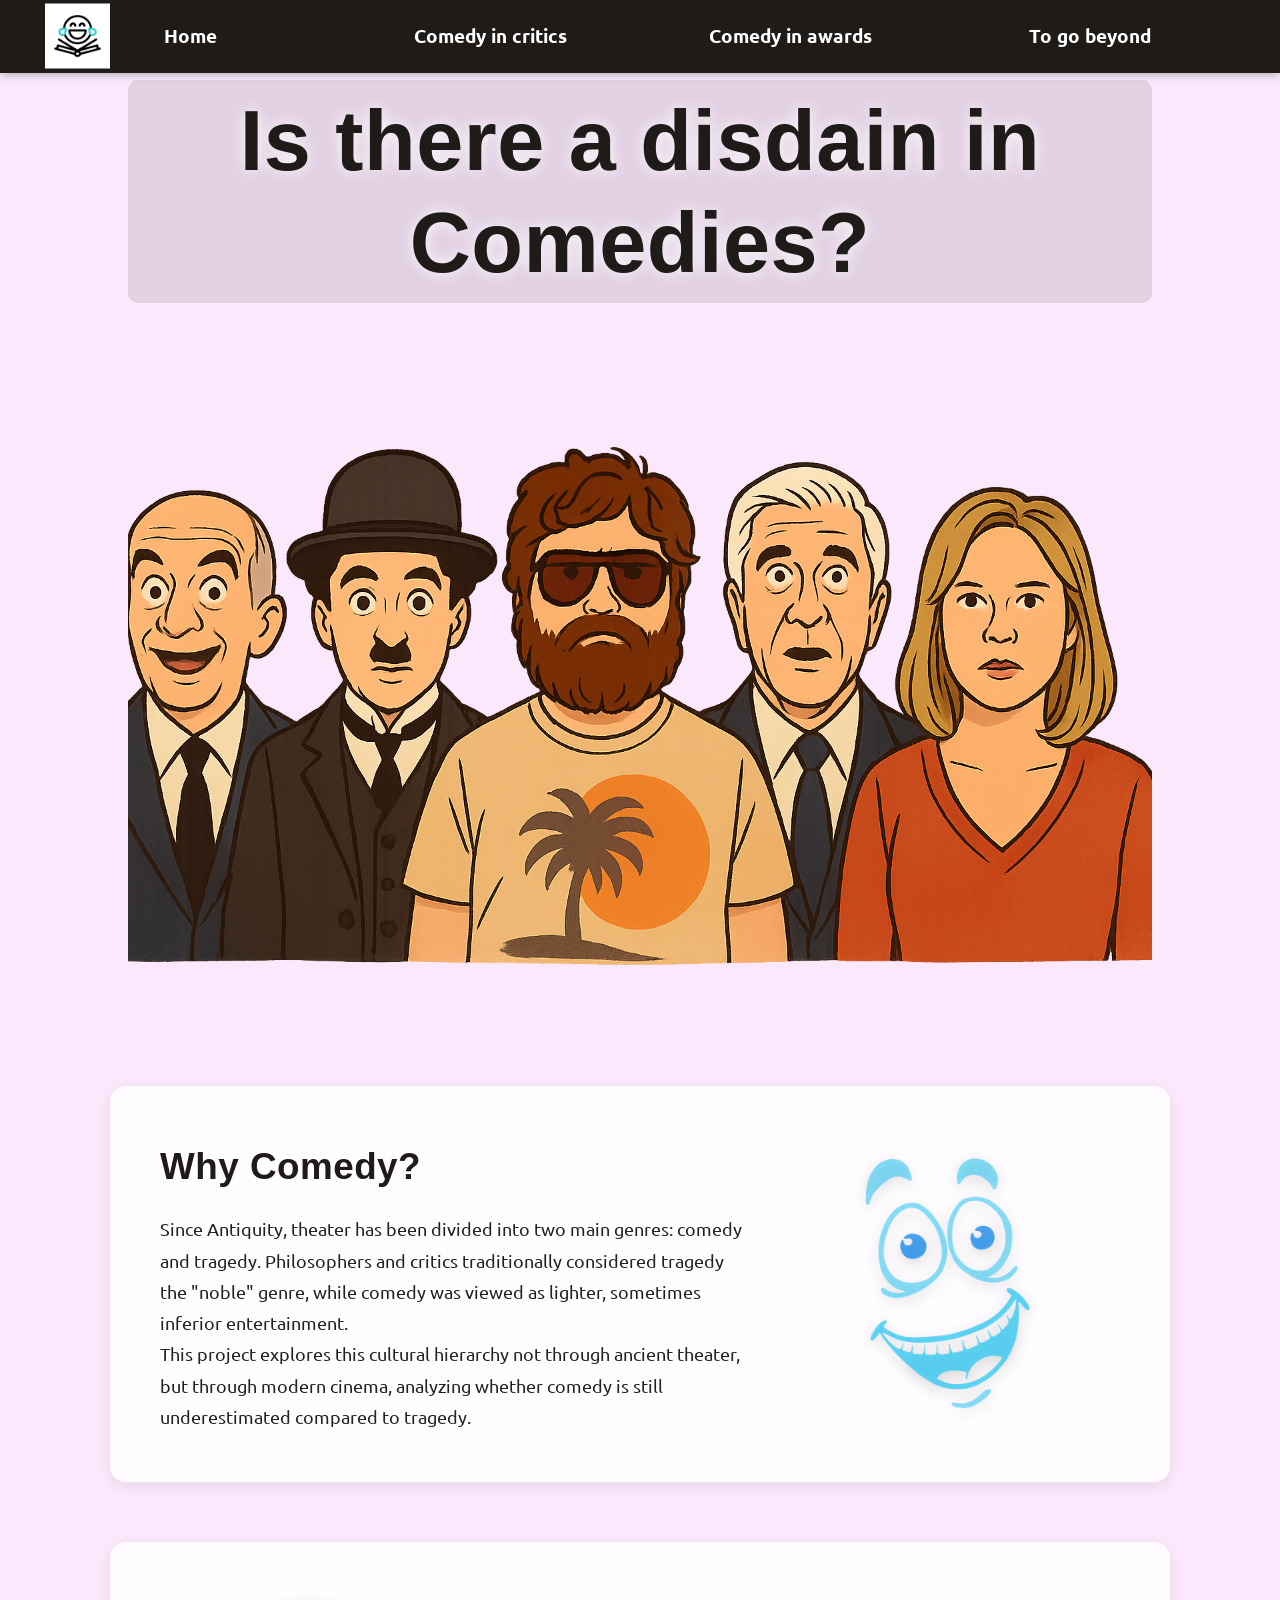
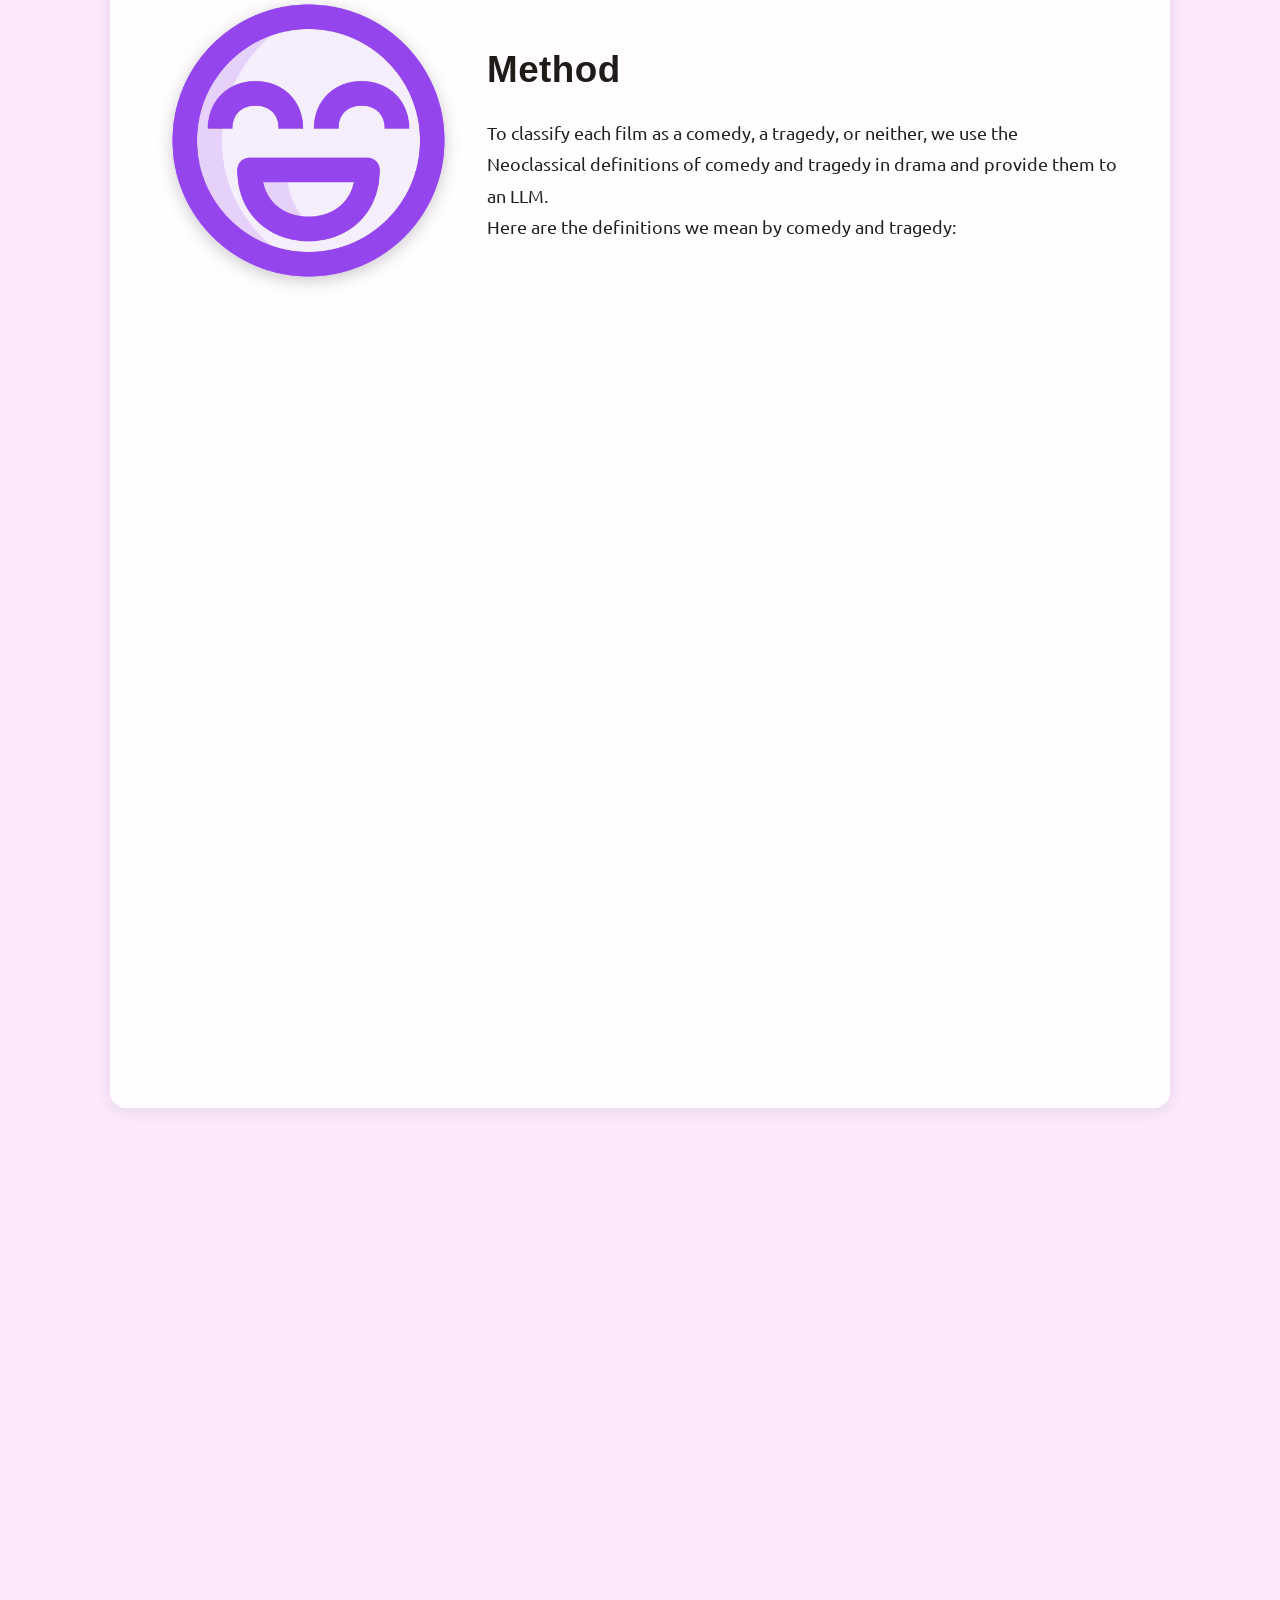
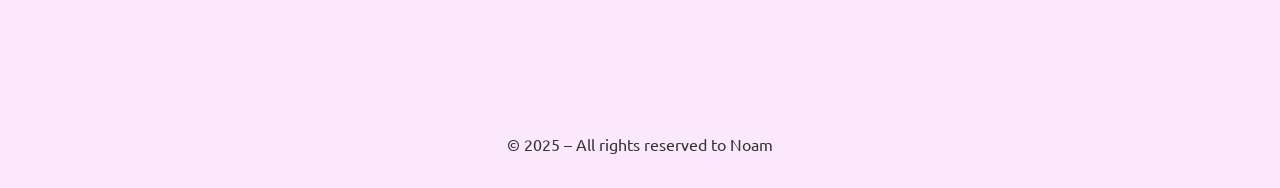
==== index.html @ 6f85b6a5 "Add files via upload" ====
<!DOCTYPE html>
<html lang="en">
  <head>
    <meta charset="UTF-8" />
    <meta name="viewport" content="width=device-width, initial-scale=1.0" />
    <title>Comedy vs Tragedy — Bias in Movie Criticism</title>
    <link
      href="https://fonts.googleapis.com/css2?family=Ubuntu:ital,wght@0,300;0,400;0,500;0,700;1,300;1,400;1,500;1,700&display=swap"
      rel="stylesheet"
    />
    <link rel="stylesheet" href="style.css" />
  </head>

  <body>
    <header>
      <h1>Is there a disdain in Comedies?</h1>
      <img
        src="Louis.png"
        alt="Louis de Funès smiling portrait background"
        class="header-bg"
      />
    </header>

    <nav>
      <a href="index.html" class="nav-logo">
        <img
          src="livre_fixed.png"
          data-anim="livre_anim.gif"
          alt="Book opening animation"
          class="logo-gif"
        />
      </a>
      <ul>
        <li><a href="#">Home</a></li>
        <li>
          <a href="#">Comedy in critics</a>
          <ul class="submenu">
            <li><a href="critics_data.html">Label of the film</a></li>
            <li><a href="label_data.html">LLM classification</a></li>
          </ul>
        </li>
        <li>
          <a href="#">Comedy in awards</a>
          <ul class="submenu">
            <li><a href="cesars.html">Césars</a></li>
            <li><a href="cannes.html">Festival de Cannes</a></li>
          </ul>
        </li>
        <li>
          <a href="#">To go beyond</a>
          <ul class="submenu">
            <li><a href="#">Research papers</a></li>
            <li><a href="#">My general website</a></li>
          </ul>
        </li>
      </ul>
    </nav>

    <main>
      <section class="main_intro">
        <div class="why_text">
          <h2>Why Comedy?</h2>
          <p>
            Since Antiquity, theater has been divided into two main genres:
            comedy and tragedy. Philosophers and critics traditionally
            considered tragedy the "noble" genre, while comedy was viewed as
            lighter, sometimes inferior entertainment.
          </p>
          <p>
            This project explores this cultural hierarchy not through ancient
            theater, but through modern cinema, analyzing whether comedy is
            still underestimated compared to tragedy.
          </p>
        </div>
        <div class="why_img">
          <img src="rire_bleu.png" alt="Symbol of laughter" />
        </div>
      </section>

      <div class="method_bloc">
        <section class="method">
          <div class="method_text">
            <h2>Method</h2>
            <p>
              To classify each film as a comedy, a tragedy, or neither, we use
              the Neoclassical definitions of comedy and tragedy in drama and
              provide them to an LLM.
            </p>
            <p>Here are the definitions we mean by comedy and tragedy:</p>
          </div>

          <div class="method_img">
            <img src="comedy.png" alt="Comedy illustration" />
          </div>
        </section>

        <section class="comparaison">
          <article>
            <h3>Comedy (Neoclassical)</h3>
            <figure>
              <img
                src="chaplin.png"
                alt="Charlie Chaplin representing comedy"
              />
            </figure>
            <p>
              Comedy in the Neoclassical period typically featured ordinary or
              middle-class characters, not nobles or kings. It aimed to
              entertain and to correct manners through laughter. The plot often
              relied on misunderstandings, social satire, and ridicule of human
              weaknesses. Most importantly, comedy always ended with a happy
              resolution, often involving marriages or restored harmony.
            </p>
          </article>
          <article>
            <h3>Tragedy (Neoclassical)</h3>
            <figure>
              <img src="tragédie.png" alt="Tragic mask representing destiny" />
            </figure>
            <p>
              Tragedy was considered the highest genre, focusing on noble
              characters such as kings, queens, or heroes. It depicted
              inescapable conflicts, destructive passions, and fate leading to
              inevitable downfall. The aim was to inspire awe and provoke
              catharsis in the audience through feelings of pity and fear.
            </p>
          </article>
        </section>
      </div>

      <section class="about_me">
        <figure>
          <img src="Noam_photo.jpg" alt="Portrait of Noam" />
        </figure>
        <h2>About Me</h2>
        <p>
          I am a student in Data Science at PSL and Louis-le-Grand, passionate
          about culture. I specialize in comedy in all its aspects, studying
          what determines the success of comic works in theater and cinema.
        </p>
      </section>
    </main>

    <footer>© 2025 – All rights reserved to Noam</footer>

    <script src="script.js"></script>
  </body>
</html>
---- style.css ----
* {
  margin: 0;
  padding: 0;
  box-sizing: border-box;
}

body {
  font-family: "Ubuntu", sans-serif;
  background-color: rgba(243, 167, 250, 0.25);
  color: #222;
  line-height: 1.7;
  scroll-behavior: smooth;
  font-size: 1.15rem;
  padding-top: 60px;
}

h1,
h2,
h3 {
  font-family: "Poppins", "Segoe UI", sans-serif;
  font-weight: 700;
  letter-spacing: 0.5px;
  color: #1e1b19;
}

h2 {
  font-size: 2rem;
}

h3 {
  font-size: 1.5rem;
}

header {
  text-align: center;
  color: black;
  font-size: 2.3em;
  padding-top: 20px;
}

.header-bg {
  width: 80%;
  height: auto;
  display: block;
  margin: 20px auto 0 auto;
}

header h1 {
  position: static;
  width: 80%;
  margin: 0 auto;
  line-height: 1.2;
  text-shadow: 0 0 15px white;
  background-color: rgba(0, 0, 0, 0.1);
  padding: 10px 20px;
  border-radius: 10px;
}

nav {
  position: fixed;
  top: 0;
  left: 0;
  width: 100%;
  background-color: #1e1b19;
  z-index: 1000;
  box-shadow: 0 2px 8px rgba(0, 0, 0, 0.25);
  display: flex;
  align-items: center;
  justify-content: center;
}

nav ul {
  display: flex;
  justify-content: space-between;
  align-items: center;
  list-style: none;
  margin: 0 auto;
  padding: 0;
  max-width: 1200px;
  width: 100%;
}

nav li {
  flex: 1;
  text-align: center;
  position: relative;
}

nav a {
  display: block;
  color: white;
  text-decoration: none;
  font-weight: 600;
  font-size: 1.2rem;
  padding: 20px 0;
  transition: background-color 0.2s, color 0.2s;
}

nav a:hover {
  background-color: #f28dff;
  color: #1e1b19;
}

.nav-logo {
  position: absolute;
  top: 50%;
  left: 25px;
  transform: translateY(-50%);
  display: block;
  width: 105px;
  height: 105px;
  cursor: pointer;
  z-index: 1100;
}

.logo-gif {
  width: 100%;
  height: 100%;
  object-fit: contain;
  pointer-events: none;
}

.submenu {
  position: absolute;
  top: 100%;
  left: 0;
  display: flex;
  flex-direction: column;
  background-color: white;
  border-radius: 0 0 8px 8px;
  box-shadow: 0 4px 10px rgba(0, 0, 0, 0.25);
  overflow: hidden;
  opacity: 0;
  visibility: hidden;
  transform: translateY(10px);
  transition: all 0.25s ease;
  width: 100%;
  z-index: 10;
}

nav li:hover .submenu {
  opacity: 1;
  visibility: visible;
  transform: translateY(0);
}

.nav-logo:hover {
  background-color: transparent !important;
}

.nav-logo img {
  transition: none !important;
}

.submenu li a {
  color: #333;
  font-size: 1rem;
  padding: 12px 20px;
  background-color: white;
  transition: background-color 0.2s;
  border-bottom: 1px solid #ddd;
}

.submenu li:last-child a {
  border-bottom: none;
}

.submenu li a:hover {
  background-color: #eee;
}

main {
  max-width: 1100px;
  margin: 0 auto;
  padding: 20px;
}

section {
  margin: 60px 0;
  padding: 50px;
  border-radius: 16px;
  background-color: rgba(255, 255, 255, 0.9);
  box-shadow: 0 4px 15px rgba(0, 0, 0, 0.08);
}

section,
article,
figure {
  opacity: 0;
  transform: translateY(30px);
  transition: 0.6s ease;
}

.visible {
  opacity: 1;
  transform: translateY(0);
}

.main_intro {
  display: flex;
  align-items: center;
  justify-content: space-between;
  gap: 30px;
  flex-wrap: wrap;
}

.why_text {
  flex: 1 1 60%;
}

.why_text h2 {
  font-size: 2em;
  color: #1e1b19;
  margin-bottom: 15px;
}

.why_img {
  flex: 1 1 35%;
  display: flex;
  justify-content: center;
}

.why_img img {
  width: 260px;
  height: 260px;
  object-fit: contain;
  filter: drop-shadow(0 4px 8px rgba(0, 0, 0, 0.2));
}

.label_img {
  flex: 1 1 35%;
  display: flex;
  justify-content: center;
}

.label_img img {
  width: 353px;
  height: 353px;
  object-fit: contain;
}

.method_bloc {
  background-color: rgba(255, 255, 255, 0.9);
  border-radius: 16px;
  box-shadow: 0 4px 15px rgba(0, 0, 0, 0.08);
  margin: 60px 0;
  overflow: hidden;
  padding: 50px;
}

.method,
.comparaison {
  background: none !important;
  box-shadow: none !important;
  border: none !important;
  padding: 0;
  margin: 0;
}

.method {
  display: flex;
  align-items: center;
  justify-content: space-between;
  gap: 30px;
  flex-direction: row-reverse;
}

.method_text {
  flex: 1 1 65%;
}

.method_img {
  flex: 1 1 30%;
  display: flex;
  justify-content: flex-start;
  align-items: center;
}

.method_img img {
  width: 100%;
  max-width: 300px;
  height: auto;
  object-fit: contain;
  filter: drop-shadow(0 4px 8px rgba(0, 0, 0, 0.2));
}

.method h2 {
  font-size: 2em;
  color: #1e1b19;
  margin-bottom: 15px;
}

.comparaison {
  display: flex;
  flex-wrap: wrap;
  justify-content: space-between;
  gap: 20px;
  border-radius: 0 0 16px 16px;
  padding: 40px 0 60px;
  margin-top: 30px;
}

.comparaison article {
  flex: 1 1 48%;
  padding: 30px;
  border-radius: 12px;
  text-align: center;
  color: white;
  box-shadow: 0 4px 10px rgba(0, 0, 0, 0.1);
}

.comparaison article:nth-child(1) {
  background: linear-gradient(135deg, #f28dff, #d47df7);
}

.comparaison article:nth-child(2) {
  background: linear-gradient(135deg, #52bcf1, #329ed4);
}

.comparaison img {
  width: 240px;
  height: 240px;
  object-fit: cover;
  object-position: center 0%;
  transform: scale(0.65);
  border-radius: 12px;
  margin-bottom: 15px;
}

.comparaison h3 {
  font-size: 1.6em;
  margin-bottom: 15px;
}

.about_me {
  text-align: center;
  background-color: #f0f0f0;
  padding: 50px;
}

.about_me img {
  width: 190px;
  height: 190px;
  border-radius: 50%;
  object-fit: cover;
  object-position: 50% 30%;
  margin-bottom: 20px;
  box-shadow: 0 4px 8px rgba(0, 0, 0, 0.2);
}

.about_me h2 {
  color: #1e1b19;
  font-size: 2em;
  margin-bottom: 10px;
}

footer {
  text-align: center;
  padding: 30px 20px;
  font-size: 1rem;
  color: #333;
}

@media (max-width: 850px) {
  header {
    font-size: 1.6em;
    padding: 90px 20px;
  }

  nav ul {
    flex-direction: row;
    flex-wrap: wrap;
    overflow-x: auto;
  }

  nav li {
    flex: 0 0 auto;
  }

  .submenu {
    position: absolute;
    flex-direction: column;
    box-shadow: 0 4px 10px rgba(0, 0, 0, 0.25);
    background-color: #fff;
  }

  .main_intro,
  .comparaison {
    flex-direction: column;
  }

  section {
    padding: 30px 20px;
  }
}

body.data-page header.simple-header {
  color: #1e1b19;
  padding: 80px 20px;
  text-align: center;
  position: relative;
  height: auto;
}

body.data-page header.simple-header h1 {
  font-size: 4rem;
  font-weight: 700;
  margin: 0;
  background: none;
  text-shadow: none;
}

#container {
  display: flex;
  width: 100%;
  align-items: flex-start;
  gap: 20px;
  box-sizing: border-box;
}

#charts .chart-block {
  margin: 30px 0;
}

#charts .chart-area {
  flex: 1 1 0;
  min-width: 0;
}

#charts .chart-info {
  flex: 2 1 0;
  font-size: 18px;
  padding: 20px;
  box-sizing: border-box;
}

.info-content {
  display: flex;
  gap: 20px;
}

.poster {
  width: 220px;
  height: 330px;
  object-fit: cover;
  object-position: center;
  display: block;
  flex: 0 0 auto;
}

.info-text {
  flex: 2;
}

body.data-page .data-section {
  display: block;
}

#info {
  margin-top: 20px;
  font-size: 18px;
}

.info-content {
  display: flex;
  gap: 20px;
  align-items: flex-start;
}
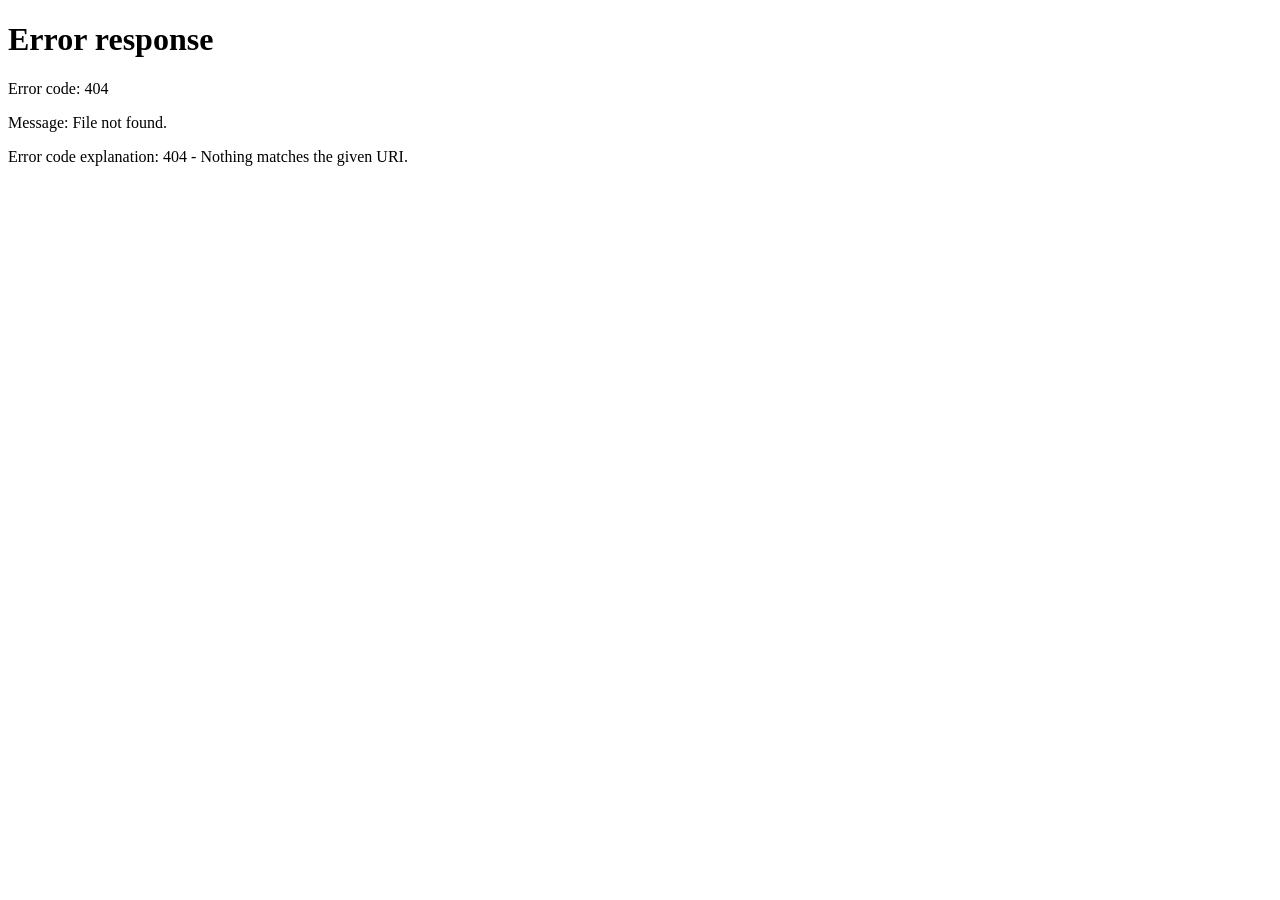
==== commit 51cfbaaf: "Create index.html" ====
--- a/index.html
+++ b/index.html
@@ -1,148 +1,11 @@
 <!DOCTYPE html>
-<html lang="en">
-  <head>
-    <meta charset="UTF-8" />
-    <meta name="viewport" content="width=device-width, initial-scale=1.0" />
-    <title>Comedy vs Tragedy — Bias in Movie Criticism</title>
-    <link
-      href="https://fonts.googleapis.com/css2?family=Ubuntu:ital,wght@0,300;0,400;0,500;0,700;1,300;1,400;1,500;1,700&display=swap"
-      rel="stylesheet"
-    />
-    <link rel="stylesheet" href="style.css" />
-  </head>
-
-  <body>
-    <header>
-      <h1>Is there a disdain in Comedies?</h1>
-      <img
-        src="Louis.png"
-        alt="Louis de Funès smiling portrait background"
-        class="header-bg"
-      />
-    </header>
-
-    <nav>
-      <a href="index.html" class="nav-logo">
-        <img
-          src="livre_fixed.png"
-          data-anim="livre_anim.gif"
-          alt="Book opening animation"
-          class="logo-gif"
-        />
-      </a>
-      <ul>
-        <li><a href="#">Home</a></li>
-        <li>
-          <a href="#">Comedy in critics</a>
-          <ul class="submenu">
-            <li><a href="critics_data.html">Label of the film</a></li>
-            <li><a href="label_data.html">LLM classification</a></li>
-          </ul>
-        </li>
-        <li>
-          <a href="#">Comedy in awards</a>
-          <ul class="submenu">
-            <li><a href="cesars.html">Césars</a></li>
-            <li><a href="cannes.html">Festival de Cannes</a></li>
-          </ul>
-        </li>
-        <li>
-          <a href="#">To go beyond</a>
-          <ul class="submenu">
-            <li><a href="#">Research papers</a></li>
-            <li><a href="#">My general website</a></li>
-          </ul>
-        </li>
-      </ul>
-    </nav>
-
-    <main>
-      <section class="main_intro">
-        <div class="why_text">
-          <h2>Why Comedy?</h2>
-          <p>
-            Since Antiquity, theater has been divided into two main genres:
-            comedy and tragedy. Philosophers and critics traditionally
-            considered tragedy the "noble" genre, while comedy was viewed as
-            lighter, sometimes inferior entertainment.
-          </p>
-          <p>
-            This project explores this cultural hierarchy not through ancient
-            theater, but through modern cinema, analyzing whether comedy is
-            still underestimated compared to tragedy.
-          </p>
-        </div>
-        <div class="why_img">
-          <img src="rire_bleu.png" alt="Symbol of laughter" />
-        </div>
-      </section>
-
-      <div class="method_bloc">
-        <section class="method">
-          <div class="method_text">
-            <h2>Method</h2>
-            <p>
-              To classify each film as a comedy, a tragedy, or neither, we use
-              the Neoclassical definitions of comedy and tragedy in drama and
-              provide them to an LLM.
-            </p>
-            <p>Here are the definitions we mean by comedy and tragedy:</p>
-          </div>
-
-          <div class="method_img">
-            <img src="comedy.png" alt="Comedy illustration" />
-          </div>
-        </section>
-
-        <section class="comparaison">
-          <article>
-            <h3>Comedy (Neoclassical)</h3>
-            <figure>
-              <img
-                src="chaplin.png"
-                alt="Charlie Chaplin representing comedy"
-              />
-            </figure>
-            <p>
-              Comedy in the Neoclassical period typically featured ordinary or
-              middle-class characters, not nobles or kings. It aimed to
-              entertain and to correct manners through laughter. The plot often
-              relied on misunderstandings, social satire, and ridicule of human
-              weaknesses. Most importantly, comedy always ended with a happy
-              resolution, often involving marriages or restored harmony.
-            </p>
-          </article>
-          <article>
-            <h3>Tragedy (Neoclassical)</h3>
-            <figure>
-              <img src="tragédie.png" alt="Tragic mask representing destiny" />
-            </figure>
-            <p>
-              Tragedy was considered the highest genre, focusing on noble
-              characters such as kings, queens, or heroes. It depicted
-              inescapable conflicts, destructive passions, and fate leading to
-              inevitable downfall. The aim was to inspire awe and provoke
-              catharsis in the audience through feelings of pity and fear.
-            </p>
-          </article>
-        </section>
-      </div>
-
-      <section class="about_me">
-        <figure>
-          <img src="Noam_photo.jpg" alt="Portrait of Noam" />
-        </figure>
-        <h2>About Me</h2>
-        <p>
-          I am a student in Data Science at PSL and Louis-le-Grand, passionate
-          about culture. I specialize in comedy in all its aspects, studying
-          what determines the success of comic works in theater and cinema.
-        </p>
-      </section>
-    </main>
-
-    <footer>© 2025 – All rights reserved to Noam</footer>
-
-    <script src="script.js"></script>
-  </body>
+<html lang="fr">
+<head>
+  <meta charset="utf-8">
+  <meta http-equiv="refresh" content="0; url=Templates/">
+  <title>Redirection…</title>
+</head>
+<body>
+  <p>Redirection vers le site…</p>
+</body>
 </html>
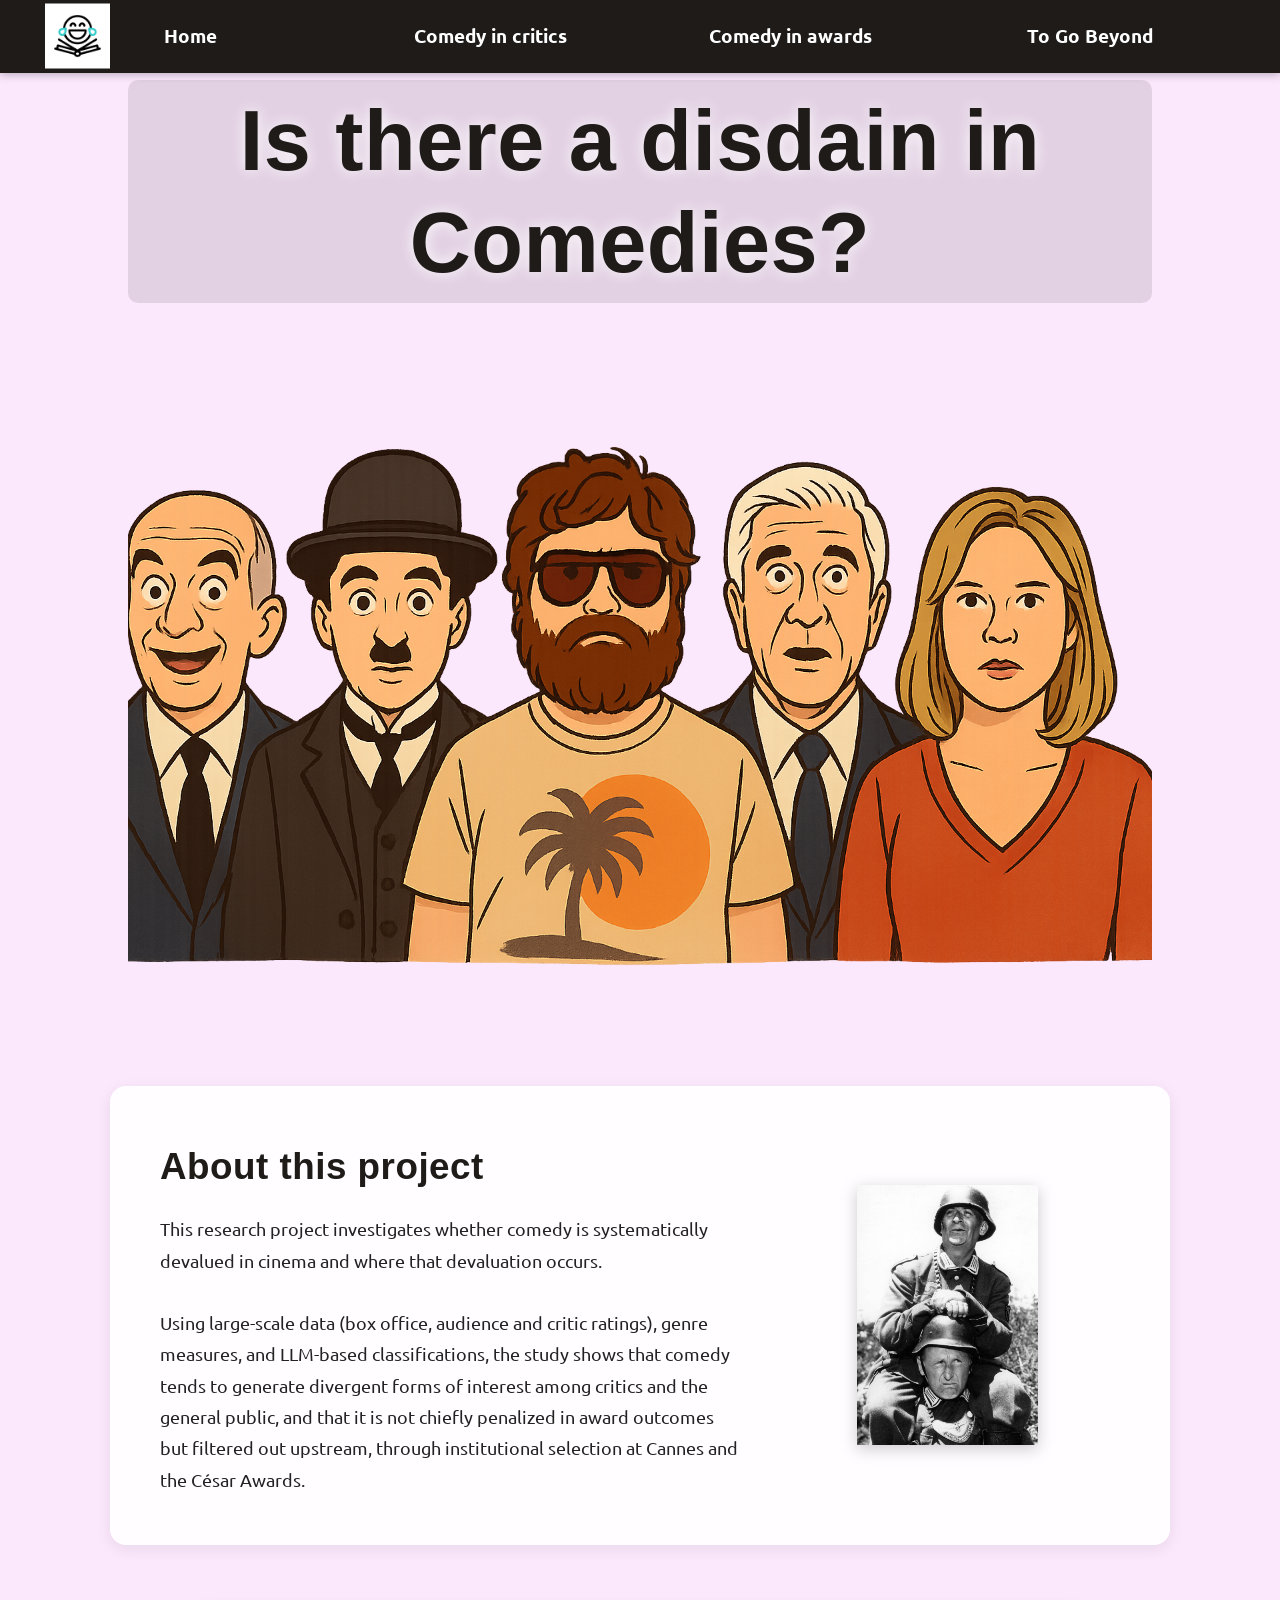
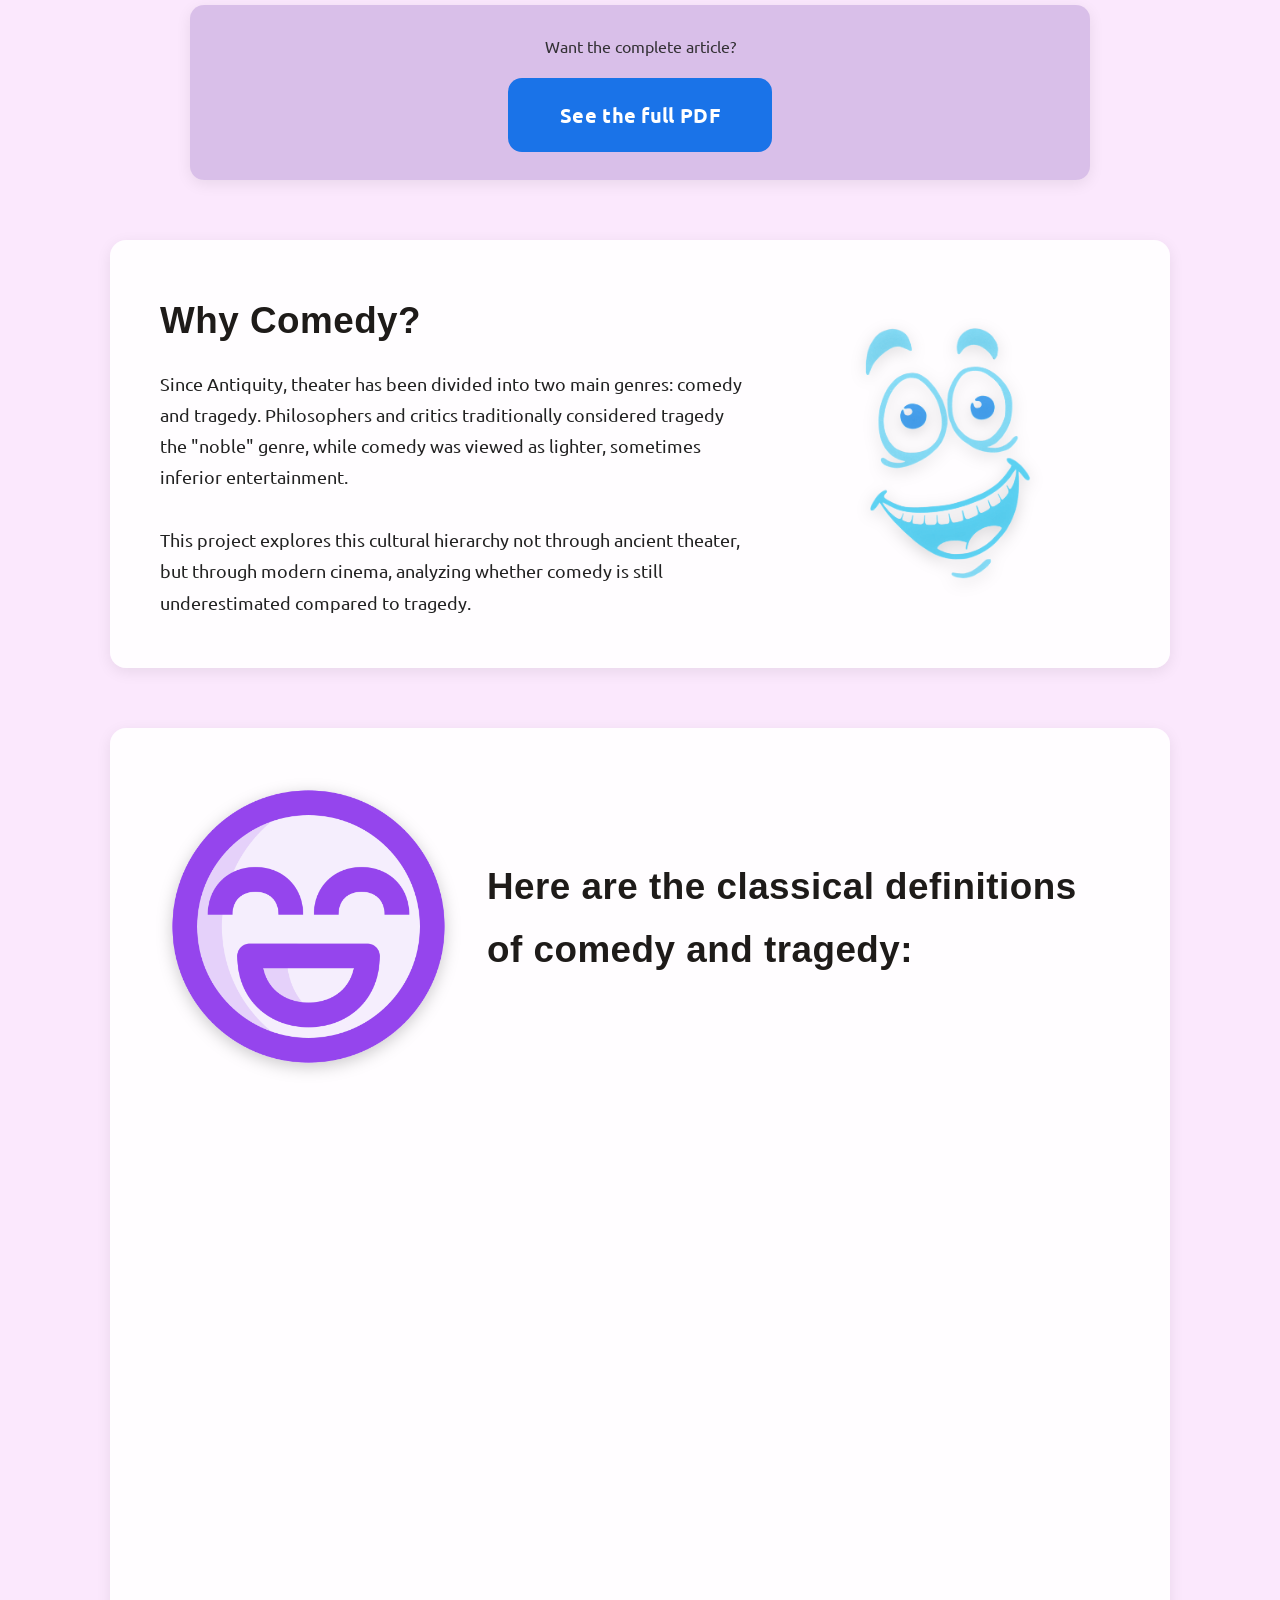
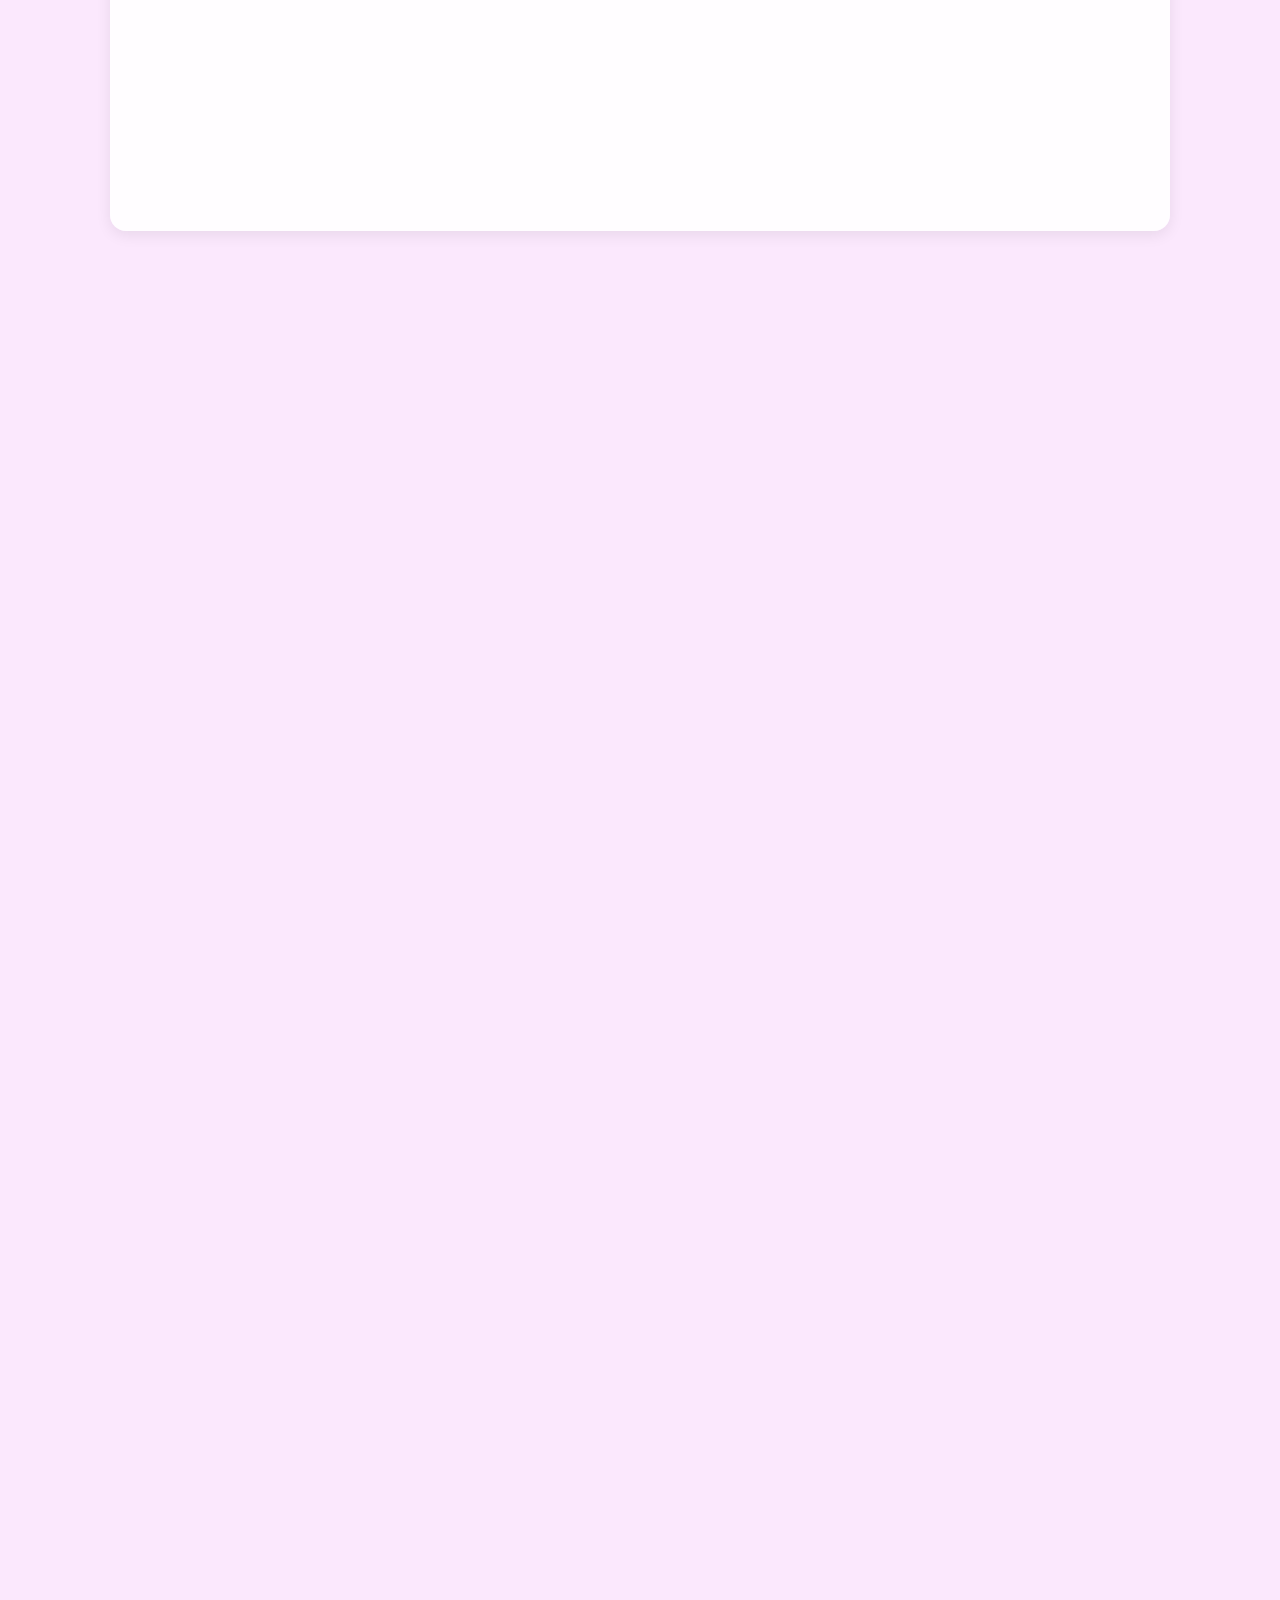
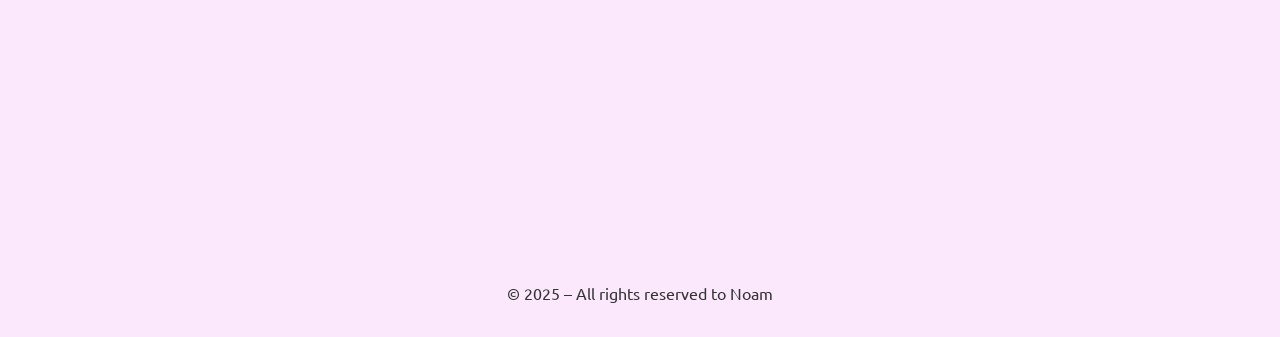
==== commit 63c6e35c: "Add files via upload" ====
--- a/index.html
+++ b/index.html
@@ -1,11 +1,227 @@
-<!DOCTYPE html>
-<html lang="fr">
-<head>
-  <meta charset="utf-8">
-  <meta http-equiv="refresh" content="0; url=Templates/">
-  <title>Redirection…</title>
-</head>
-<body>
-  <p>Redirection vers le site…</p>
-</body>
+<!doctype html>
+<html lang="en">
+  <head>
+    <meta charset="UTF-8" />
+    <meta name="viewport" content="width=device-width, initial-scale=1.0" />
+    <title>Comedy vs Tragedy — Bias in Movie Criticism</title>
+    <link
+      href="https://fonts.googleapis.com/css2?family=Ubuntu:ital,wght@0,300;0,400;0,500;0,700;1,300;1,400;1,500;1,700&display=swap"
+      rel="stylesheet"
+    />
+    <link rel="stylesheet" href="statics/css/style.css" />
+  </head>
+
+  <body>
+    <header>
+      <h1>Is there a disdain in Comedies?</h1>
+      <img
+        src="statics/images/Louis.png"
+        alt="Louis de Funès smiling portrait background"
+        class="header-bg"
+      />
+    </header>
+
+    <nav>
+      <a href="index.html" class="nav-logo">
+        <img
+          src="statics/images/livre_fixed.png"
+          data-anim="statics/images/livre_anim.gif"
+          alt="Book opening animation"
+          class="logo-gif"
+        />
+      </a>
+      <ul>
+        <li><a href="index.html">Home</a></li>
+        <li>
+          <a href="#">Comedy in critics</a>
+          <ul class="submenu">
+            <li><a href="templates/critics_data.html">Label of the film</a></li>
+            <li><a href="templates/llm_data.html">LLM classification</a></li>
+          </ul>
+        </li>
+        <li>
+          <a href="#">Comedy in awards</a>
+          <ul class="submenu">
+            <li><a href="templates/cesars.html">Césars</a></li>
+            <li><a href="templates/cannes.html">Festival de Cannes</a></li>
+          </ul>
+        </li>
+        <li><a href="templates/go_beyond.html">To Go Beyond</a></li>
+      </ul>
+    </nav>
+
+    <main>
+      <section class="main_intro">
+        <div class="why_text">
+          <h2>About this project</h2>
+          <p>
+            This research project investigates whether comedy is systematically
+            devalued in cinema and where that devaluation occurs.
+          </p>
+          <br />
+          <p>
+            Using large-scale data (box office, audience and critic ratings),
+            genre measures, and LLM-based classifications, the study shows that
+            comedy tends to generate divergent forms of interest among critics
+            and the general public, and that it is not chiefly penalized in
+            award outcomes but filtered out upstream, through institutional
+            selection at Cannes and the César Awards.
+          </p>
+        </div>
+        <div class="why_img">
+          <img src="statics/images/vadrouille.jpg" alt="Symbol of laughter" />
+        </div>
+      </section>
+
+      <!-- FULL PDF SECTION -->
+      <section class="pdf_section" aria-label="Full PDF link">
+        <div class="pdf_section__inner">
+          <p class="pdf_section__label">Want the complete article?</p>
+
+          <a
+            href="statics/Reports/Rendu_final.pdf"
+            class="pdf_section__btn"
+            target="_blank"
+            rel="noopener"
+          >
+            See the full PDF
+          </a>
+        </div>
+      </section>
+
+      <section class="main_intro">
+        <div class="why_text">
+          <h2>Why Comedy?</h2>
+          <p>
+            Since Antiquity, theater has been divided into two main genres:
+            comedy and tragedy. Philosophers and critics traditionally
+            considered tragedy the "noble" genre, while comedy was viewed as
+            lighter, sometimes inferior entertainment.
+          </p>
+          <br />
+          <p>
+            This project explores this cultural hierarchy not through ancient
+            theater, but through modern cinema, analyzing whether comedy is
+            still underestimated compared to tragedy.
+          </p>
+        </div>
+        <div class="why_img">
+          <img src="statics/images/rire_bleu.png" alt="Symbol of laughter" />
+        </div>
+      </section>
+
+      <div class="method_bloc">
+        <section class="method">
+          <div class="method_text">
+            <h2>Here are the classical definitions of comedy and tragedy:</h2>
+          </div>
+
+          <div class="method_img">
+            <img src="statics/images/comedy.png" alt="Comedy illustration" />
+          </div>
+        </section>
+
+        <section class="comparaison">
+          <article>
+            <h3>Comedy</h3>
+            <figure>
+              <img
+                src="statics/images/chaplin.png"
+                alt="Charlie Chaplin representing comedy"
+              />
+            </figure>
+            <p>
+              Comedy in the Neoclassical period typically featured ordinary or
+              middle-class characters. It aimed to entertain and to correct
+              manners through laughter. The plot often relied on
+              misunderstandings, social satire, and ridicule of human
+              weaknesses, with a happy ending.
+            </p>
+          </article>
+          <article>
+            <h3>Tragedy</h3>
+            <figure>
+              <img
+                src="statics/images/tragédie.png"
+                alt="Tragic mask representing destiny"
+              />
+            </figure>
+            <p>
+              Tragedy was considered the highest genre, focusing on noble
+              characters. It depicted inescapable conflicts, destructive
+              passions, and fate leading to inevitable downfall. The aim was to
+              inspire awe and provoke catharsis in the audience.
+            </p>
+          </article>
+        </section>
+      </div>
+
+      <section class="main_intro">
+        <div class="why_text">
+          <h2>Problematic</h2>
+          <p>
+            <strong
+              >To what extent is comedy symbolically devalued in contemporary
+              cinema, and through which mechanisms does this devaluation
+              operate, including popular reception, critical evaluation, and
+              institutional recognition?</strong
+            >
+          </p>
+        </div>
+        <div class="why_img">
+          <img src="statics/images/lacheau.png" alt="Symbol of laughter" />
+        </div>
+      </section>
+
+      <!-- PROJECT DIRECTORY / TABLE OF CONTENTS -->
+      <section class="project_toc" aria-label="Project table of contents">
+        <h2>Explore the project</h2>
+        <p class="project_toc__subtitle">
+          Jump directly to each analysis page — methodology, data, and results.
+        </p>
+
+        <div class="project_toc__grid">
+          <a class="project_card" href="templates/critics_data.html">
+            <h3>Comedy in Critics — Labels</h3>
+            <p>Compare comedy reviews vs box office by genre.</p>
+            <span class="project_card__cta">Open page</span>
+          </a>
+
+          <a class="project_card" href="templates/llm_data.html">
+            <h3>Comedy in Critics — LLM classification</h3>
+            <p>Comparing comedy reviews vs box office via LLM score.</p>
+            <span class="project_card__cta">Open page</span>
+          </a>
+
+          <a class="project_card" href="templates/cesars.html">
+            <h3>Comedy in Awards — Césars</h3>
+            <p>Quantifying César Awards comedy under-representation</p>
+            <span class="project_card__cta">Open page</span>
+          </a>
+
+          <a class="project_card" href="templates/cannes.html">
+            <h3>Comedy in Awards — Cannes</h3>
+            <p>Quantifying Cannes comedy under-representation</p>
+            <span class="project_card__cta">Open page</span>
+          </a>
+        </div>
+      </section>
+
+      <section class="about_me">
+        <figure>
+          <img src="statics/images/Noam_photo.jpg" alt="Portrait of Noam" />
+        </figure>
+        <h2>About Me</h2>
+        <p>
+          I am a student in Data Science at PSL and Louis-le-Grand, passionate
+          about culture. I specialize in comedy in all its aspects, studying
+          what determines the success of comic works in theater and cinema.
+        </p>
+      </section>
+    </main>
+
+    <footer>© 2025 – All rights reserved to Noam</footer>
+
+    <script src="statics/js/script.js"></script>
+  </body>
 </html>
--- a/statics/css/style.css
+++ b/statics/css/style.css
@@ -0,0 +1,947 @@
+/* ---- Reset & base ---- */
+* {
+  margin: 0;
+  padding: 0;
+  box-sizing: border-box;
+}
+
+body {
+  font-family: "Ubuntu", sans-serif;
+  background-color: rgba(243, 167, 250, 0.25);
+  color: #222;
+  line-height: 1.7;
+  scroll-behavior: smooth;
+  font-size: 1.15rem;
+  padding-top: 60px; /* évite que la nav fixe cache le contenu */
+}
+
+h1,
+h2,
+h3 {
+  font-family: "Poppins", "Segoe UI", sans-serif;
+  font-weight: 700; /* plus gras que le texte normal */
+  letter-spacing: 0.5px;
+  color: #1e1b19;
+}
+
+h2 {
+  font-size: 2rem;
+}
+
+h3 {
+  font-size: 1.5rem;
+}
+
+/* ---- Header ---- */
+header {
+  text-align: center;
+  color: black;
+  font-size: 2.3em;
+  padding-top: 20px;
+}
+
+/* Image */
+.header-bg {
+  width: 80%;
+  height: auto;
+  display: block;
+  margin: 20px auto 0 auto;
+}
+
+/* Titre */
+header h1 {
+  position: static; /* ou supprimer complètement la propriété */
+  width: 80%;
+  margin: 0 auto;
+  line-height: 1.2;
+  text-shadow: 0 0 15px white;
+  background-color: rgba(0, 0, 0, 0.1);
+  padding: 10px 20px;
+  border-radius: 10px;
+}
+
+/* ---- Navigation ---- */
+nav {
+  position: fixed;
+  top: 0;
+  left: 0;
+  width: 100%;
+  background-color: #1e1b19;
+  z-index: 1000;
+  box-shadow: 0 2px 8px rgba(0, 0, 0, 0.25);
+  display: flex;
+  align-items: center;
+  justify-content: center;
+}
+
+nav ul {
+  display: flex;
+  justify-content: space-between;
+  align-items: center;
+  list-style: none;
+  margin: 0 auto;
+  padding: 0;
+  max-width: 1200px;
+  width: 100%;
+}
+
+nav li {
+  flex: 1;
+  text-align: center;
+  position: relative;
+}
+
+nav a {
+  display: block;
+  color: white;
+  text-decoration: none;
+  font-weight: 600;
+  font-size: 1.2rem;
+  padding: 20px 0;
+  transition:
+    background-color 0.2s,
+    color 0.2s;
+}
+
+nav a:hover {
+  background-color: #f28dff;
+  color: #1e1b19;
+}
+
+/* ---- Uploading ---- */
+
+.download-btn {
+  display: inline-block;
+  padding: 14px 28px;
+  background-color: #1a73e8;
+  color: white;
+  font-size: 16px;
+  font-family: Arial, sans-serif;
+  text-decoration: none;
+  border-radius: 6px;
+  transition:
+    background-color 0.3s ease,
+    transform 0.2s ease;
+}
+
+.download-btn:hover {
+  background-color: #1558b0;
+  transform: translateY(-2px);
+}
+
+.download-btn:active {
+  transform: translateY(0);
+}
+
+.pdf_section {
+  margin: 32px auto 48px auto;
+  padding: 28px 18px;
+  width: min(900px, 92%);
+  border-radius: 14px;
+  background: rgba(96, 48, 160, 0.22);
+}
+
+.pdf_section__inner {
+  display: flex;
+  flex-direction: column;
+  align-items: center;
+  justify-content: center;
+  gap: 18px;
+  text-align: center;
+}
+
+.pdf_section__label {
+  margin: 0;
+  font-family: "Ubuntu", sans-serif;
+  font-size: 16px;
+  opacity: 0.9;
+}
+
+.pdf_section__btn {
+  display: inline-block;
+  padding: 20px 52px;
+  font-size: 20px;
+  font-weight: 600;
+  border-radius: 14px;
+  letter-spacing: 0.3px;
+  text-decoration: none;
+  font-family: "Ubuntu", sans-serif;
+  background-color: #1a73e8;
+  color: #ffffff;
+  transition:
+    transform 0.2s ease,
+    background-color 0.25s ease;
+}
+
+.pdf_section__btn:hover {
+  background-color: #1558b0;
+  transform: translateY(-2px);
+}
+
+.pdf_section__btn:active {
+  transform: translateY(0);
+}
+
+/* Responsive: tout centré sur mobile */
+@media (max-width: 640px) {
+  .pdf_section__inner {
+    justify-content: center;
+    text-align: center;
+  }
+}
+
+/* === HERO SOUS LE TITRE (pages secondaires) === */
+.page_header {
+  position: relative;
+  z-index: 5;
+  text-align: center;
+  padding: 20px 0 8px; /* réduit l’espace sous le titre */
+}
+
+/* Ton style de titre (fond semi-transparent) */
+.page_header h1 {
+  margin: 0;
+  padding: 12px 24px;
+  display: inline-block;
+  background: rgba(255, 255, 255, 0.75);
+  border-radius: 12px;
+}
+
+/* IMPORTANT : neutralise les styles globaux de section */
+section.page_hero {
+  margin: -45px 0 0 0 !important; /* remonte l’image sous le titre */
+  padding: 0 !important; /* supprime le padding global */
+  background: transparent !important; /* supprime le fond blanc global */
+  box-shadow: none !important; /* supprime l’ombre globale */
+  border-radius: 0 !important; /* évite coins arrondis */
+
+  position: relative;
+  z-index: 1;
+  width: 100%;
+  height: 70vh; /* un peu moins grand */
+  overflow: hidden;
+  line-height: 0;
+}
+
+section.page_hero img {
+  width: 100%;
+  height: 100%;
+  object-fit: cover;
+  display: block;
+  opacity: 0.45; /* semi-transparent */
+}
+
+.page_header {
+  padding: 20px 0 8px;
+}
+
+/* SECTION IMAGE GRAND FORMAT */
+.page_hero {
+  position: relative;
+  margin-top: -80px; /* l’image remonte sous le titre */
+  z-index: 1;
+  background: transparent !important;
+  border: 0 !important;
+  box-shadow: none !important;
+  outline: 0 !important;
+  margin: 0;
+
+  width: 100%;
+  height: 75vh;
+  overflow: hidden;
+}
+
+.page_hero img {
+  width: 100%;
+  height: 100%;
+  object-fit: cover;
+  display: block;
+  opacity: 0.45; /* transparence */
+}
+
+.page_header h1 {
+  margin: 0;
+  padding: 12px 24px;
+  display: inline-block;
+  background: rgba(255, 255, 255, 0.75);
+  border-radius: 12px;
+}
+
+/* ---- Logo animé ---- */
+.nav-logo {
+  position: absolute;
+  top: 50%;
+  left: 25px;
+  transform: translateY(-50%);
+  display: block;
+  width: 105px;
+  height: 105px;
+  cursor: pointer;
+  z-index: 1100;
+}
+
+.logo-gif {
+  width: 100%;
+  height: 100%;
+  object-fit: contain;
+  pointer-events: none;
+}
+
+/* ---- Sous-menu ---- */
+.submenu {
+  position: absolute;
+  top: 100%;
+  left: 0;
+  display: flex;
+  flex-direction: column;
+  background-color: white;
+  border-radius: 0 0 8px 8px;
+  box-shadow: 0 4px 10px rgba(0, 0, 0, 0.25);
+  overflow: hidden;
+  opacity: 0;
+  visibility: hidden;
+  transform: translateY(10px);
+  transition: all 0.25s ease;
+  width: 100%;
+  z-index: 10;
+}
+
+nav li:hover .submenu {
+  opacity: 1;
+  visibility: visible;
+  transform: translateY(0);
+}
+
+/* ✅ Désactive le fond violet au survol du logo */
+.nav-logo:hover {
+  background-color: transparent !important;
+}
+
+.nav-logo img {
+  transition: none !important; /* pas d’effet de couleur ou d’opacité */
+}
+
+.submenu li a {
+  color: #333;
+  font-size: 1rem;
+  padding: 12px 20px;
+  background-color: white;
+  transition: background-color 0.2s;
+  border-bottom: 1px solid #ddd;
+}
+
+.submenu li:last-child a {
+  border-bottom: none;
+}
+
+.submenu li a:hover {
+  background-color: #eee;
+}
+
+/* ---- Layout ---- */
+main {
+  max-width: 1100px;
+  margin: 0 auto;
+  padding: 20px;
+}
+
+section {
+  margin: 60px 0;
+  padding: 50px;
+  border-radius: 16px;
+  background-color: rgba(255, 255, 255, 0.9);
+  box-shadow: 0 4px 15px rgba(0, 0, 0, 0.08);
+}
+
+/* --- Animation d'apparition au scroll --- */
+section,
+article,
+figure {
+  opacity: 0;
+  transform: translateY(30px);
+  transition: 0.6s ease;
+}
+
+.visible {
+  opacity: 1;
+  transform: translateY(0);
+}
+
+/* ---- Intro ---- */
+.main_intro {
+  display: flex;
+  align-items: center;
+  justify-content: space-between;
+  gap: 30px;
+  flex-wrap: wrap;
+}
+
+.why_text {
+  flex: 1 1 60%;
+}
+
+.why_text h2 {
+  font-size: 2em;
+  color: #1e1b19;
+  margin-bottom: 15px;
+}
+
+.why_img {
+  flex: 1 1 35%;
+  display: flex;
+  justify-content: center;
+}
+
+.why_img img {
+  width: 260px;
+  height: 260px;
+  object-fit: contain;
+  filter: drop-shadow(0 4px 8px rgba(0, 0, 0, 0.2));
+}
+
+.label_img {
+  flex: 1 1 35%;
+  display: flex;
+  justify-content: center;
+}
+
+.label_img img {
+  width: 353px;
+  height: 353px;
+  object-fit: contain;
+}
+
+/* ---- Method + Comparaison ---- */
+.method_bloc {
+  background-color: rgba(255, 255, 255, 0.9);
+  border-radius: 16px;
+  box-shadow: 0 4px 15px rgba(0, 0, 0, 0.08);
+  margin: 60px 0;
+  overflow: hidden;
+  padding: 50px;
+}
+
+/* ✅ Pas de deuxième fond à l’intérieur */
+.method,
+.comparaison {
+  background: none !important;
+  box-shadow: none !important;
+  border: none !important;
+  padding: 0;
+  margin: 0;
+}
+
+/* ---- Method ---- */
+.method {
+  display: flex;
+  align-items: center;
+  justify-content: space-between;
+  gap: 30px;
+  flex-direction: row-reverse;
+}
+
+.method_text {
+  flex: 1 1 65%;
+}
+
+.method_img {
+  flex: 1 1 30%;
+  display: flex;
+  justify-content: flex-start;
+  align-items: center;
+}
+
+.method_img img {
+  width: 100%;
+  max-width: 300px;
+  height: auto;
+  object-fit: contain;
+  filter: drop-shadow(0 4px 8px rgba(0, 0, 0, 0.2));
+}
+
+.method h2 {
+  font-size: 2em;
+  color: #1e1b19;
+  margin-bottom: 15px;
+}
+
+/* ---- Comparaison ---- */
+.comparaison {
+  display: flex;
+  flex-wrap: wrap;
+  justify-content: space-between;
+  gap: 20px;
+  border-radius: 0 0 16px 16px;
+  padding: 40px 0 60px;
+  margin-top: 30px;
+}
+
+.comparaison article {
+  flex: 1 1 48%;
+  padding: 30px;
+  border-radius: 12px;
+  text-align: center;
+  color: white;
+  box-shadow: 0 4px 10px rgba(0, 0, 0, 0.1);
+}
+
+.comparaison article:nth-child(1) {
+  background: linear-gradient(135deg, #f28dff, #d47df7);
+}
+
+.comparaison article:nth-child(2) {
+  background: linear-gradient(135deg, #52bcf1, #329ed4);
+}
+
+.comparaison img {
+  width: 240px;
+  height: 240px;
+  object-fit: cover; /* conserve le cadrage */
+  object-position: center 0%; /* décale vers le bas (plus on augmente le %, plus on "monte" la vue) */
+  transform: scale(0.65); /* dézoome légèrement */
+  border-radius: 12px;
+  margin-bottom: 15px;
+}
+
+.comparaison h3 {
+  font-size: 1.6em;
+  margin-bottom: 15px;
+}
+
+/* ---- About Me ---- */
+.about_me {
+  text-align: center;
+  background-color: #f0f0f0;
+  padding: 50px;
+}
+
+.about_me img {
+  width: 190px;
+  height: 190px;
+  border-radius: 50%;
+  object-fit: cover;
+  object-position: 50% 30%;
+  margin-bottom: 20px;
+  box-shadow: 0 4px 8px rgba(0, 0, 0, 0.2);
+}
+
+.about_me h2 {
+  color: #1e1b19;
+  font-size: 2em;
+  margin-bottom: 10px;
+}
+
+/* ---- Footer ---- */
+footer {
+  text-align: center;
+  padding: 30px 20px;
+  font-size: 1rem;
+  color: #333;
+}
+
+/* ---- Responsive ---- */
+@media (max-width: 850px) {
+  header {
+    font-size: 1.6em;
+    padding: 90px 20px;
+  }
+
+  nav ul {
+    flex-direction: row;
+    flex-wrap: wrap;
+    overflow-x: auto;
+  }
+
+  nav li {
+    flex: 0 0 auto;
+  }
+
+  .submenu {
+    position: absolute;
+    flex-direction: column;
+    box-shadow: 0 4px 10px rgba(0, 0, 0, 0.25);
+    background-color: #fff;
+  }
+
+  .main_intro,
+  .comparaison {
+    flex-direction: column;
+  }
+
+  section {
+    padding: 30px 20px;
+  }
+}
+
+/* === STYLE SPÉCIFIQUE À LA PAGE "DATA" === */
+/* === Header simple (sans image) === */
+body.data-page header.simple-header {
+  color: #1e1b19;
+  padding: 80px 20px; /* espace autour du texte */
+  text-align: center;
+  position: relative;
+  height: auto; /* pas de hauteur fixe */
+}
+
+body.data-page header.simple-header h1 {
+  font-size: 4rem; /* grand titre, lisible */
+  font-weight: 700;
+  margin: 0;
+  background: none; /* pas de fond semi-transparent */
+  text-shadow: none; /* pas d’ombre inutile */
+}
+
+/* ========================= */
+/* CSS POUR LE GRAPHE + INFO */
+/* ========================= */
+
+#container {
+  display: flex;
+  width: 100%;
+  align-items: flex-start;
+  gap: 20px; /* séparation visuelle stable */
+  box-sizing: border-box;
+}
+
+#charts .chart-block {
+  margin: 30px 0;
+}
+
+#charts .chart-area {
+  flex: 1 1 0;
+  min-width: 0;
+}
+
+#charts .chart-info {
+  flex: 2 1 0; /* ou 2 1 0 si vous voulez plus large */
+  font-size: 18px; /* identique partout */
+  padding: 20px;
+  box-sizing: border-box;
+}
+
+/* ========================= */
+/* CONTENU INTERNE DE #info  */
+/* ========================= */
+
+.info-content {
+  display: flex;
+  gap: 20px;
+}
+
+.poster {
+  width: 220px; /* choisissez la taille voulue */
+  height: 330px; /* ratio 2:3 classique d’affiche */
+  object-fit: cover; /* remplit la boîte, recadre si nécessaire */
+  object-position: center;
+  display: block;
+  flex: 0 0 auto; /* empêche flex de déformer la taille */
+}
+
+.info-text {
+  flex: 2; /* 2/3 */
+}
+
+/* =============================== */
+/* CORRECTION LAYOUT PAGE DATA     */
+/* =============================== */
+
+body.data-page .data-section {
+  display: block; /* casse le flex éditorial */
+}
+
+#info {
+  margin-top: 20px;
+  font-size: 18px;
+}
+
+.info-content {
+  display: flex;
+  gap: 20px;
+  align-items: flex-start;
+}
+
+/* ================================
+   PROJECT TOC (cards directory)
+   ================================ */
+
+.project_toc {
+  width: min(1100px, 100%);
+  margin: 60px auto;
+  padding: 44px 36px;
+  border-radius: 16px;
+  background: rgba(255, 255, 255, 0.92);
+  box-shadow: 0 4px 15px rgba(0, 0, 0, 0.08);
+  text-align: center;
+}
+
+.project_toc h2 {
+  margin: 0 0 10px 0;
+}
+
+.project_toc__subtitle {
+  margin: 0 auto 26px auto;
+  max-width: 780px;
+  opacity: 0.9;
+}
+
+.project_toc__grid {
+  display: grid;
+  grid-template-columns: repeat(2, minmax(0, 1fr));
+  gap: 18px;
+  margin-top: 10px;
+}
+
+.project_card {
+  display: block;
+  text-decoration: none;
+  color: inherit;
+  text-align: left;
+
+  padding: 22px 22px;
+  border-radius: 14px;
+  background: rgba(
+    96,
+    48,
+    160,
+    0.1
+  ); /* léger violet, cohérent avec ton thème */
+  border: 1px solid rgba(96, 48, 160, 0.18);
+  transition:
+    transform 0.18s ease,
+    background-color 0.18s ease,
+    border-color 0.18s ease;
+}
+
+.project_card h3 {
+  margin: 0 0 8px 0;
+  font-size: 1.2rem;
+}
+
+.project_card p {
+  margin: 0 0 14px 0;
+  font-size: 1rem;
+  opacity: 0.95;
+}
+
+.project_card__cta {
+  display: inline-block;
+  font-weight: 700;
+  color: #1a73e8;
+}
+
+.project_card:hover {
+  transform: translateY(-3px);
+  background: rgba(96, 48, 160, 0.14);
+  border-color: rgba(96, 48, 160, 0.28);
+}
+
+@media (max-width: 850px) {
+  .project_toc {
+    padding: 34px 18px;
+  }
+
+  .project_toc__grid {
+    grid-template-columns: 1fr;
+  }
+}
+
+header.simple-header {
+  display: flex;
+  justify-content: center;
+  align-items: center;
+  text-align: center;
+}
+
+.key_insight {
+  font-size: 1.45rem;
+  font-weight: 600;
+  line-height: 1.6;
+  margin: 28px 0;
+  padding-left: 18px;
+  border-left: 5px solid rgba(96, 48, 160, 0.6);
+}
+
+/* ================================
+   REFERENCES PAGE (clickable cards)
+   ================================ */
+
+.refs_section {
+  margin: 60px auto;
+  padding: 50px;
+  border-radius: 16px;
+  background-color: rgba(255, 255, 255, 0.92);
+  box-shadow: 0 4px 15px rgba(0, 0, 0, 0.08);
+}
+
+.refs_section__header {
+  text-align: center;
+  margin-bottom: 20px;
+}
+
+.refs_section__subtitle {
+  margin: 0 auto;
+  max-width: 820px;
+  opacity: 0.9;
+}
+
+.refs_grid {
+  display: grid;
+  grid-template-columns: repeat(2, minmax(0, 1fr));
+  gap: 18px;
+  margin-top: 26px;
+}
+
+.ref_card {
+  display: block; /* toute la card est un lien */
+  text-decoration: none;
+  color: inherit;
+
+  padding: 22px 22px;
+  border-radius: 14px;
+  background: rgba(96, 48, 160, 0.1);
+  border: 1px solid rgba(96, 48, 160, 0.18);
+  transition:
+    transform 0.18s ease,
+    background-color 0.18s ease,
+    border-color 0.18s ease;
+}
+
+.ref_card:hover {
+  transform: translateY(-3px);
+  background: rgba(96, 48, 160, 0.14);
+  border-color: rgba(96, 48, 160, 0.28);
+}
+
+.ref_card__meta {
+  display: flex;
+  gap: 8px;
+  flex-wrap: wrap;
+  margin-bottom: 10px;
+}
+
+.ref_tag {
+  display: inline-block;
+  font-size: 0.85rem;
+  font-weight: 700;
+  padding: 6px 10px;
+  border-radius: 999px;
+  background: rgba(255, 255, 255, 0.75);
+}
+
+.ref_card__title {
+  margin: 0 0 8px 0;
+  font-size: 1.15rem;
+}
+
+.ref_card__authors {
+  margin: 0 0 6px 0;
+  opacity: 0.95;
+}
+
+.ref_card__venue {
+  margin: 0 0 12px 0;
+  opacity: 0.85;
+}
+
+.ref_card__cta {
+  display: inline-block;
+  font-weight: 800;
+  color: #1a73e8;
+}
+
+.refs_note {
+  margin-top: 22px;
+  opacity: 0.85;
+}
+
+@media (max-width: 850px) {
+  .refs_section {
+    padding: 32px 18px;
+  }
+  .refs_grid {
+    grid-template-columns: 1fr;
+  }
+}
+
+/* ================================
+   ACTUALITÉ COMÉDIE (news section)
+   ================================ */
+
+.news_section {
+  margin: 60px auto;
+  padding: 50px;
+  border-radius: 16px;
+  background-color: rgba(255, 255, 255, 0.92);
+  box-shadow: 0 4px 15px rgba(0, 0, 0, 0.08);
+}
+
+.news_section__header {
+  text-align: center;
+  margin-bottom: 18px;
+}
+
+.news_section__subtitle {
+  margin: 0 auto;
+  max-width: 820px;
+  opacity: 0.9;
+}
+
+.news_card {
+  display: grid;
+  grid-template-columns: 1.1fr 0.9fr;
+  gap: 18px;
+  align-items: start;
+
+  padding: 22px;
+  border-radius: 14px;
+  background: rgba(96, 48, 160, 0.1);
+  border: 1px solid rgba(96, 48, 160, 0.18);
+}
+
+.news_card__text h3 {
+  margin: 0 0 10px 0;
+}
+
+.news_card__text p {
+  margin: 0 0 14px 0;
+  opacity: 0.95;
+}
+
+.news_card__link {
+  font-weight: 800;
+  text-decoration: none;
+  color: #1a73e8;
+}
+
+.news_card__link:hover {
+  text-decoration: underline;
+}
+
+/* Responsive YouTube embed (16:9) */
+.video_embed {
+  position: relative;
+  width: 100%;
+  border-radius: 12px;
+  overflow: hidden;
+  background: rgba(0, 0, 0, 0.06);
+  aspect-ratio: 16 / 9;
+}
+
+.video_embed iframe {
+  position: absolute;
+  inset: 0;
+  width: 100%;
+  height: 100%;
+  border: 0;
+}
+
+/* Mobile */
+@media (max-width: 850px) {
+  .news_section {
+    padding: 32px 18px;
+  }
+
+  .news_card {
+    grid-template-columns: 1fr;
+  }
+}
